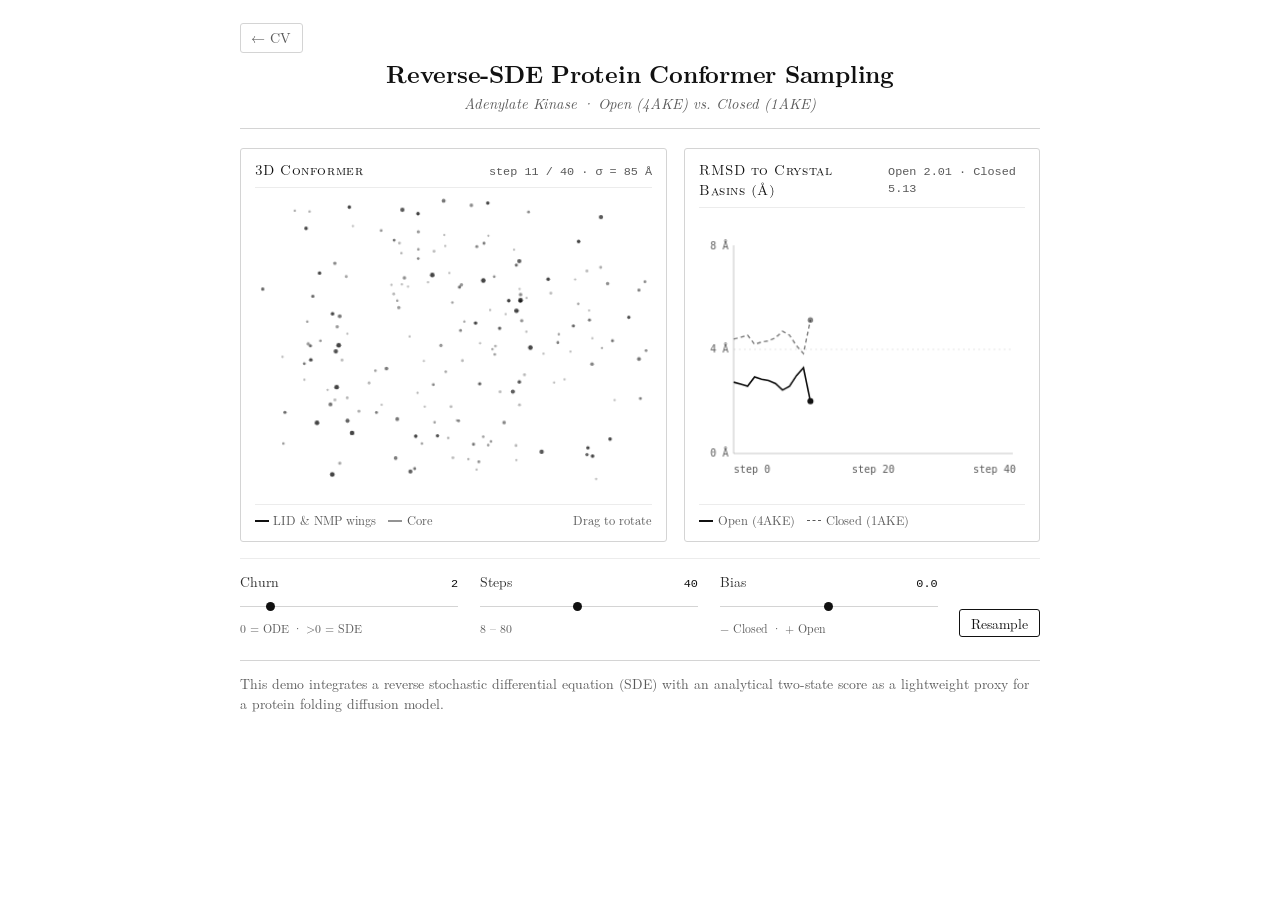
==== demo/diffusion/index.html @ 75fac36c "feat(demo): add reverse-SDE protein conformer diffusion demo" ====
<!DOCTYPE html>
<html lang="en">
<head>
  <meta charset="utf-8">
  <meta name="viewport" content="width=device-width, initial-scale=1">
  <title>Reverse-SDE Protein Conformer Sampling — Giulio Mattedi</title>
  <meta name="description" content="Interactive reverse-SDE protein conformer sampling demo on Adenylate Kinase (4AKE open vs. 1AKE closed).">
  <link rel="canonical" href="https://gmattedi.github.io/demo/diffusion/">
  <meta property="og:type" content="website">
  <meta property="og:title" content="Reverse-SDE Protein Conformer Sampling — Giulio Mattedi">
  <meta property="og:description" content="Interactive reverse-SDE proxy for a protein folding diffusion model on Adenylate Kinase.">
  <meta property="og:url" content="https://gmattedi.github.io/demo/diffusion/">
  <meta name="referrer" content="strict-origin-when-cross-origin">
  <meta http-equiv="Content-Security-Policy" content="script-src 'self'; object-src 'none'; connect-src 'none'; frame-src 'none'; base-uri 'none'; form-action 'none';">
  <link rel="stylesheet" href="../../style.css">
  <link rel="stylesheet" href="diffusion.css">
  <script src="diffusion.js" defer></script>
</head>
<body class="demo-body">
  <main class="page demo-page">
    <nav class="demo-nav" aria-label="Back to CV">
      <a id="link-back-cv" href="../../" class="page-action">&larr; CV</a>
    </nav>

    <header class="demo-header">
      <h1>Reverse-SDE Protein Conformer Sampling</h1>
      <p class="subtitle">Adenylate Kinase &middot; Open (4AKE) vs. Closed (1AKE)</p>
    </header>

    <section class="workspace" aria-label="Interactive diffusion simulator">
      <div class="panel">
        <div class="panel-head">
          <span class="panel-title">3D Conformer</span>
          <span class="panel-status" id="status-3d">step 0 / 40 &middot; &sigma; = 240 &Aring;</span>
        </div>
        <div class="canvas-stage">
          <canvas id="view3d" width="760" height="580" aria-label="3D Adenylate Kinase C-alpha point cloud denoising into open or closed conformer"></canvas>
        </div>
        <div class="canvas-foot">
          <span class="legend">
            <span class="legend-item"><span class="swatch swatch-solid"></span>LID &amp; NMP wings</span>
            <span class="legend-item"><span class="swatch swatch-muted"></span>Core</span>
          </span>
          <span>Drag to rotate</span>
        </div>
      </div>

      <div class="panel">
        <div class="panel-head">
          <span class="panel-title">RMSD to Crystal Basins (&Aring;)</span>
          <span class="panel-status" id="status-rmsd">Open 3.57 &middot; Closed 3.57</span>
        </div>
        <div class="canvas-stage">
          <canvas id="plot-rmsd" class="plot-canvas" width="640" height="488" aria-label="RMSD to 4AKE Open and 1AKE Closed crystal basins"></canvas>
        </div>
        <div class="canvas-foot">
          <span class="legend">
            <span class="legend-item"><span class="swatch swatch-solid"></span>Open (4AKE)</span>
            <span class="legend-item"><span class="swatch swatch-dashed"></span>Closed (1AKE)</span>
          </span>
        </div>
      </div>
    </section>

    <section class="controls" aria-label="Sampler parameters">
      <div class="control">
        <label class="control-label" for="ctrl-churn">
          <span>Churn</span>
          <span class="control-val" id="val-churn">2</span>
        </label>
        <input id="ctrl-churn" type="range" min="0" max="16" step="0.5" value="2">
        <span class="control-hint">0 = ODE &middot; &gt;0 = SDE</span>
      </div>

      <div class="control">
        <label class="control-label" for="ctrl-steps">
          <span>Steps</span>
          <span class="control-val" id="val-steps">40</span>
        </label>
        <input id="ctrl-steps" type="range" min="8" max="80" step="2" value="40">
        <span class="control-hint">8 &ndash; 80</span>
      </div>

      <div class="control">
        <label class="control-label" for="ctrl-bias">
          <span>Bias</span>
          <span class="control-val" id="val-bias">0.0</span>
        </label>
        <input id="ctrl-bias" type="range" min="-3.0" max="3.0" step="0.2" value="0.0">
        <span class="control-hint">&minus; Closed &middot; + Open</span>
      </div>

      <div class="actions">
        <button type="button" id="btn-resample" class="action-btn action-btn-primary">Resample</button>
      </div>
    </section>

    <footer class="demo-note">
      <p>
        This demo integrates a reverse stochastic differential equation (SDE) with an analytical two-state score as a lightweight proxy for a protein folding diffusion model.
      </p>
    </footer>
  </main>
</body>
</html>
---- style.css ----
@font-face {
  font-family: "LM Roman";
  src: url("fonts/lmroman10-regular.otf") format("opentype");
  font-weight: 400;
  font-style: normal;
  font-display: swap;
}

@font-face {
  font-family: "LM Roman";
  src: url("fonts/lmroman10-italic.otf") format("opentype");
  font-weight: 400;
  font-style: italic;
  font-display: swap;
}

@font-face {
  font-family: "LM Roman";
  src: url("fonts/lmroman10-bold.otf") format("opentype");
  font-weight: 700;
  font-style: normal;
  font-display: swap;
}

@font-face {
  font-family: "LM Roman";
  src: url("fonts/lmroman10-bolditalic.otf") format("opentype");
  font-weight: 700;
  font-style: italic;
  font-display: swap;
}

@font-face {
  font-family: "LM Roman Caps";
  src: url("fonts/lmromancaps10-regular.otf") format("opentype");
  font-weight: 400;
  font-style: normal;
  font-display: swap;
}

:root {
  --bg: #ffffff;
  --ink: #111111;
  --ink-secondary: #2b2b2b;
  --ink-muted: #595959;
  --rule: #d4d4d4;
  --serif: "LM Roman", "Latin Modern Roman", "CMU Serif", "STIX Two Text", "Charter", "Cambria", "Liberation Serif", Georgia, "Times New Roman", serif;
  --serif-caps: "LM Roman Caps", "LM Roman", "Latin Modern Roman", "CMU Serif", Georgia, serif;
}

*, *::before, *::after {
  box-sizing: border-box;
}

html {
  font-size: 16px;
  background-color: var(--bg);
  -webkit-text-size-adjust: 100%;
}

body {
  margin: 0;
  padding: 1.75rem 1.5rem 4rem;
  background-color: var(--bg);
  color: var(--ink);
  font-family: var(--serif);
  font-size: 1.05rem;
  line-height: 1.55;
  font-feature-settings: "kern" 1, "liga" 1;
}

.page {
  position: relative;
  max-width: 46.5rem;
  margin: 0 auto;
}

.page-actions {
  position: absolute;
  top: 0;
  left: 0;
  right: 0;
  display: flex;
  justify-content: space-between;
  align-items: center;
  margin: 0;
  pointer-events: none;
}

.page-actions a,
.page-actions button {
  pointer-events: auto;
}

.motif-wrap {
  display: flex;
  justify-content: center;
  margin: 0 auto 0.65rem;
}

.motif-button {
  display: block;
  padding: 0;
  border: 0;
  background: transparent;
  cursor: pointer;
  line-height: 0;
}

.motif-button:focus-visible {
  outline: 2px solid var(--ink);
  outline-offset: 4px;
  border-radius: 3px;
}

#fold-canvas {
  display: block;
  width: 220px;
  max-width: 100%;
  height: auto;
}

.page-action,
.pdf-button {
  display: inline-block;
  padding: 0.24rem 0.65rem;
  border: 1px solid var(--rule);
  border-radius: 3px;
  background-color: var(--bg);
  color: var(--ink-muted);
  font-family: var(--serif);
  font-size: 0.88rem;
  line-height: 1.4;
  text-decoration: none;
  cursor: pointer;
  transition: color 120ms ease, border-color 120ms ease;
}

.page-action:hover,
.pdf-button:hover {
  color: var(--ink);
  border-color: var(--ink);
}

.page-action:focus-visible,
.pdf-button:focus-visible {
  outline: 2px solid var(--ink);
  outline-offset: 2px;
}

a {
  color: inherit;
  text-decoration: underline;
  text-decoration-color: var(--rule);
  text-decoration-thickness: 1px;
  text-underline-offset: 0.18em;
  transition: color 120ms ease, text-decoration-color 120ms ease;
}

a:hover {
  color: var(--ink);
  text-decoration-color: var(--ink);
}

a:focus-visible {
  outline: 2px solid var(--ink);
  outline-offset: 2px;
  border-radius: 2px;
}

header {
  text-align: center;
  padding-bottom: 1.65rem;
  border-bottom: 1px solid var(--rule);
}

h1 {
  margin: 0;
  font-size: 2.05rem;
  font-weight: 700;
  letter-spacing: -0.01em;
  line-height: 1.2;
}

.tagline {
  margin: 0.35rem 0 0;
  font-size: 1.06rem;
  font-style: italic;
  color: var(--ink-secondary);
}

.contact-links {
  display: flex;
  flex-wrap: wrap;
  justify-content: center;
  align-items: baseline;
  gap: 0.25rem 0.65rem;
  margin: 0.7rem 0 0;
  padding: 0;
  list-style: none;
  font-size: 0.92rem;
  color: var(--ink-muted);
}

.contact-links li {
  display: inline-flex;
  align-items: baseline;
}

.contact-links li + li::before {
  content: "\00b7";
  margin-right: 0.65rem;
  color: var(--ink-muted);
}

.contact-links a {
  color: var(--ink-secondary);
}

.abstract {
  max-width: 39rem;
  margin: 1.35rem auto 0;
  text-align: left;
}

.abstract-title {
  margin: 0 0 0.3rem;
  padding: 0;
  border: none;
  text-align: center;
  font-family: var(--serif-caps);
  font-size: 0.96rem;
  font-weight: 400;
  letter-spacing: 0.05em;
  color: var(--ink);
}

.abstract p {
  margin: 0;
  font-size: 0.96rem;
  color: var(--ink-secondary);
  line-height: 1.54;
}

section {
  margin-top: 1.9rem;
}

h2 {
  margin: 0 0 0.95rem;
  padding-bottom: 0.22rem;
  border-bottom: 1px solid var(--rule);
  font-family: var(--serif-caps);
  font-size: 1.16rem;
  font-weight: 400;
  letter-spacing: 0.04em;
  color: var(--ink);
}

.entries {
  display: flex;
  flex-direction: column;
  gap: 1.1rem;
}

.entry {
  display: grid;
  grid-template-columns: 9.25rem minmax(0, 1fr);
  gap: 0.2rem 1.35rem;
  align-items: baseline;
}

.entries-year .entry {
  grid-template-columns: 3.75rem minmax(0, 1fr);
}

.entry-meta {
  font-size: 0.9rem;
  font-variant-numeric: tabular-nums;
  color: var(--ink-muted);
  line-height: 1.45;
}

.entry-head {
  display: flex;
  flex-wrap: wrap;
  justify-content: space-between;
  align-items: baseline;
  gap: 0.1rem 0.75rem;
}

h3 {
  margin: 0;
  font-size: 1.01rem;
  font-weight: 700;
  color: var(--ink);
  line-height: 1.38;
}

.org {
  font-size: 0.98rem;
  font-style: italic;
  color: var(--ink-secondary);
}

.entry-body ul {
  margin: 0.3rem 0 0;
  padding-left: 1.15rem;
  color: var(--ink-secondary);
  font-size: 0.96rem;
}

.entry-body li + li {
  margin-top: 0.18rem;
}

.entry-note {
  margin: 0.16rem 0 0;
  font-size: 0.95rem;
  color: var(--ink-secondary);
}

.pub-title {
  display: inline;
  font-weight: 700;
  font-size: 0.99rem;
  line-height: 1.38;
  color: var(--ink);
}

.pub-authors {
  margin: 0.16rem 0 0;
  font-size: 0.92rem;
  color: var(--ink-secondary);
}

.pub-authors strong {
  color: var(--ink);
  font-weight: 700;
}

.pub-venue {
  margin: 0.1rem 0 0;
  font-size: 0.9rem;
  color: var(--ink-muted);
}

.skills-grid {
  display: grid;
  grid-template-columns: 9.25rem minmax(0, 1fr);
  gap: 0.45rem 1.35rem;
  font-size: 0.96rem;
  align-items: baseline;
}

.skill-label {
  font-size: 0.9rem;
  color: var(--ink-muted);
}

.skill-items {
  color: var(--ink-secondary);
}

footer {
  margin-top: 2.4rem;
  padding-top: 0.85rem;
  border-top: 1px solid var(--rule);
  display: flex;
  justify-content: space-between;
  flex-wrap: wrap;
  gap: 0.5rem;
  font-size: 0.84rem;
  color: var(--ink-muted);
}

@media (max-width: 640px) {
  body {
    padding: 1.25rem 1.15rem 2.75rem;
  }

  .page-actions {
    position: static;
    display: flex;
    justify-content: space-between;
    margin-bottom: 0.75rem;
    pointer-events: auto;
  }

  .page-action,
  .pdf-button {
    padding: 0.36rem 0.78rem;
  }

  .entry,
  .entries-year .entry,
  .skills-grid {
    grid-template-columns: 1fr;
    gap: 0.12rem;
  }

  .skills-grid .skill-items {
    margin-bottom: 0.45rem;
  }

  .entry-head {
    flex-direction: column;
    gap: 0.05rem;
  }
}

@media print {
  :root {
    --ink: #000000;
    --ink-secondary: #1f1f1f;
    --ink-muted: #4a4a4a;
    --rule: #b8b8b8;
  }

  @page {
    margin: 14mm 17mm;
  }

  body {
    padding: 0;
    font-size: 9.8pt;
    line-height: 1.42;
    font-feature-settings: "kern" 1, "liga" 0;
  }

  .page {
    max-width: none;
  }

  header {
    padding-bottom: 1rem;
  }

  .abstract {
    margin-top: 0.85rem;
  }

  section {
    margin-top: 1.1rem;
  }

  .entries {
    gap: 0.72rem;
  }

  .entry {
    grid-template-columns: 8rem minmax(0, 1fr);
    gap: 0.15rem 1rem;
    break-inside: avoid;
  }

  .entries-year .entry {
    grid-template-columns: 3.25rem minmax(0, 1fr);
  }

  .skills-grid {
    grid-template-columns: 8rem minmax(0, 1fr);
    gap: 0.25rem 1rem;
  }

  h2 {
    break-after: avoid;
  }

  a {
    text-decoration: underline;
    text-decoration-color: var(--rule);
  }

  .print-hidden,
  footer {
    display: none;
  }
}
---- demo/diffusion/diffusion.css ----
:root {
  --rule-soft: #ececec;
  --mono: ui-monospace, "SFMono-Regular", Menlo, Monaco, Consolas, "Liberation Mono", monospace;
}

.demo-body {
  padding: 1.45rem 1.5rem 2.75rem;
  font-size: 1rem;
  line-height: 1.5;
}

.demo-page {
  max-width: 50rem;
}

.demo-nav {
  margin-bottom: 0.35rem;
}

.demo-header {
  padding-bottom: 0.9rem;
}

.demo-header h1 {
  font-size: 1.5rem;
  line-height: 1.25;
}

.subtitle {
  margin: 0.22rem 0 0;
  font-size: 0.92rem;
  font-style: italic;
  color: var(--ink-muted);
}

.workspace {
  display: grid;
  grid-template-columns: minmax(0, 1.2fr) minmax(0, 1fr);
  gap: 1.1rem;
  margin-top: 1.15rem;
  align-items: stretch;
}

.panel {
  display: flex;
  flex-direction: column;
  border: 1px solid var(--rule);
  border-radius: 3px;
  background-color: var(--bg);
  padding: 0.7rem 0.85rem;
}

.panel-head {
  display: flex;
  justify-content: space-between;
  align-items: baseline;
  gap: 0.5rem;
  margin-bottom: 0.4rem;
  padding-bottom: 0.35rem;
  border-bottom: 1px solid var(--rule-soft);
  font-size: 0.86rem;
}

.panel-title {
  font-family: var(--serif-caps);
  font-weight: 400;
  letter-spacing: 0.04em;
  color: var(--ink);
}

.panel-status {
  font-family: var(--mono);
  font-size: 0.74rem;
  font-variant-numeric: tabular-nums;
  color: var(--ink-muted);
}

.canvas-stage {
  flex: 1 1 auto;
  display: flex;
  align-items: center;
}

#view3d {
  display: block;
  width: 100%;
  height: auto;
  cursor: grab;
  touch-action: none;
}

#view3d:active {
  cursor: grabbing;
}

.plot-canvas {
  display: block;
  width: 100%;
  height: auto;
}

.canvas-foot {
  display: flex;
  justify-content: space-between;
  align-items: center;
  flex-wrap: wrap;
  gap: 0.4rem 0.75rem;
  margin-top: 0.4rem;
  padding-top: 0.38rem;
  border-top: 1px solid var(--rule-soft);
  font-size: 0.78rem;
  color: var(--ink-muted);
}

.legend {
  display: inline-flex;
  align-items: center;
  gap: 0.75rem;
  flex-wrap: wrap;
}

.legend-item {
  display: inline-flex;
  align-items: center;
  gap: 0.3rem;
}

.swatch {
  display: inline-block;
  width: 14px;
  height: 0;
  vertical-align: middle;
}

.swatch-solid {
  border-top: 2px solid var(--ink);
}

.swatch-muted {
  border-top: 2px solid var(--ink-muted);
  opacity: 0.65;
}

.swatch-dashed {
  border-top: 1.5px dashed var(--ink-muted);
}

.controls {
  margin-top: 1rem;
  padding: 0.75rem 0;
  border-top: 1px solid var(--rule-soft);
  background: transparent;
  display: grid;
  grid-template-columns: repeat(3, minmax(0, 1fr)) auto;
  gap: 0.65rem 1.35rem;
  align-items: end;
}

.control {
  display: flex;
  flex-direction: column;
  gap: 0.3rem;
}

.control-label {
  display: flex;
  justify-content: space-between;
  align-items: baseline;
  font-size: 0.86rem;
  color: var(--ink-secondary);
}

.control-val {
  font-family: var(--mono);
  font-size: 0.74rem;
  font-variant-numeric: tabular-nums;
  color: var(--ink);
}

input[type="range"] {
  -webkit-appearance: none;
  appearance: none;
  width: 100%;
  height: 16px;
  margin: 0;
  background: transparent;
  cursor: pointer;
}

input[type="range"]::-webkit-slider-runnable-track {
  height: 1px;
  background: var(--rule);
}

input[type="range"]::-webkit-slider-thumb {
  -webkit-appearance: none;
  appearance: none;
  width: 9px;
  height: 9px;
  border-radius: 50%;
  background: var(--ink);
  border: 0;
  margin-top: -4px;
}

input[type="range"]::-moz-range-track {
  height: 1px;
  background: var(--rule);
  border: 0;
}

input[type="range"]::-moz-range-thumb {
  width: 9px;
  height: 9px;
  border-radius: 50%;
  background: var(--ink);
  border: 0;
}

input[type="range"]:focus-visible {
  outline: 1px dotted var(--ink);
  outline-offset: 2px;
}

.control-hint {
  font-size: 0.74rem;
  color: var(--ink-muted);
}

.actions {
  display: flex;
  gap: 0.45rem;
  align-items: center;
}

.action-btn {
  padding: 0.24rem 0.68rem;
  border: 1px solid var(--rule);
  border-radius: 3px;
  background: transparent;
  color: var(--ink-secondary);
  font-family: var(--serif);
  font-size: 0.86rem;
  line-height: 1.35;
  cursor: pointer;
  white-space: nowrap;
  transition: color 120ms ease, border-color 120ms ease;
}

.action-btn-primary {
  border-color: var(--ink);
  color: var(--ink);
}

.action-btn:hover {
  border-color: var(--ink);
  color: var(--ink);
}

.action-btn:focus-visible {
  outline: 2px solid var(--ink);
  outline-offset: 2px;
}

.demo-page .demo-note {
  display: block;
  margin-top: 0.65rem;
  padding-top: 0.75rem;
  border-top: 1px solid var(--rule);
  font-size: 0.86rem;
  color: var(--ink-muted);
}

.demo-note p {
  margin: 0;
}

@media (max-width: 720px) {
  .demo-body {
    padding: 1.15rem 1rem 2rem;
  }

  .workspace {
    grid-template-columns: 1fr;
  }

  .controls {
    grid-template-columns: 1fr;
  }
}
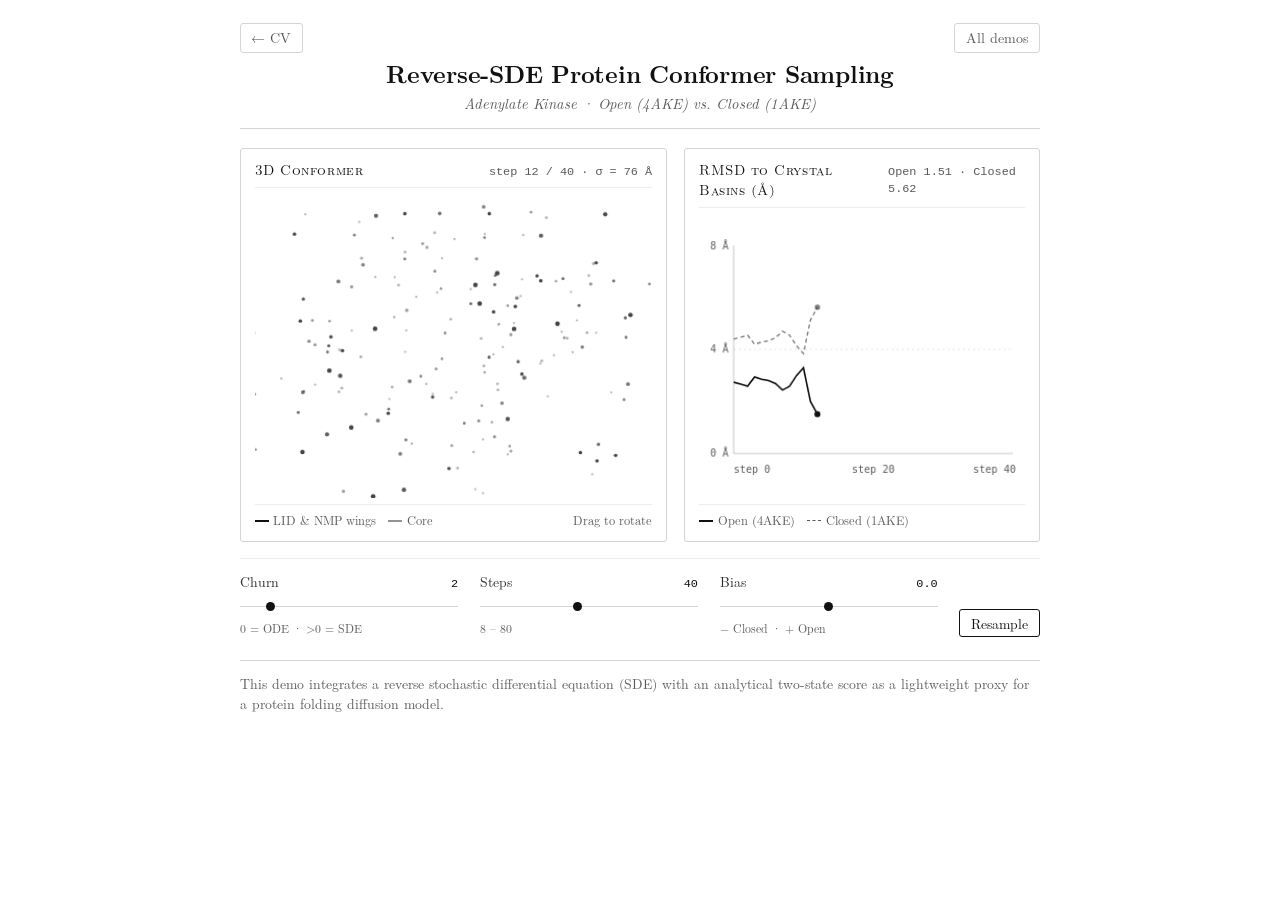
==== commit 57626534: "feat(demo): add /demo/ index and quantized 1D CNN peptide solubility demo" ====
--- a/demo/diffusion/index.html
+++ b/demo/diffusion/index.html
@@ -18,8 +18,9 @@
 </head>
 <body class="demo-body">
   <main class="page demo-page">
-    <nav class="demo-nav" aria-label="Back to CV">
+    <nav class="demo-nav" aria-label="Navigation">
       <a id="link-back-cv" href="../../" class="page-action">&larr; CV</a>
+      <a id="link-all-demos" href="../" class="page-action">All demos</a>
     </nav>
 
     <header class="demo-header">
--- a/demo/diffusion/diffusion.css
+++ b/demo/diffusion/diffusion.css
@@ -14,6 +14,9 @@
 }
 
 .demo-nav {
+  display: flex;
+  justify-content: space-between;
+  align-items: center;
   margin-bottom: 0.35rem;
 }
 
